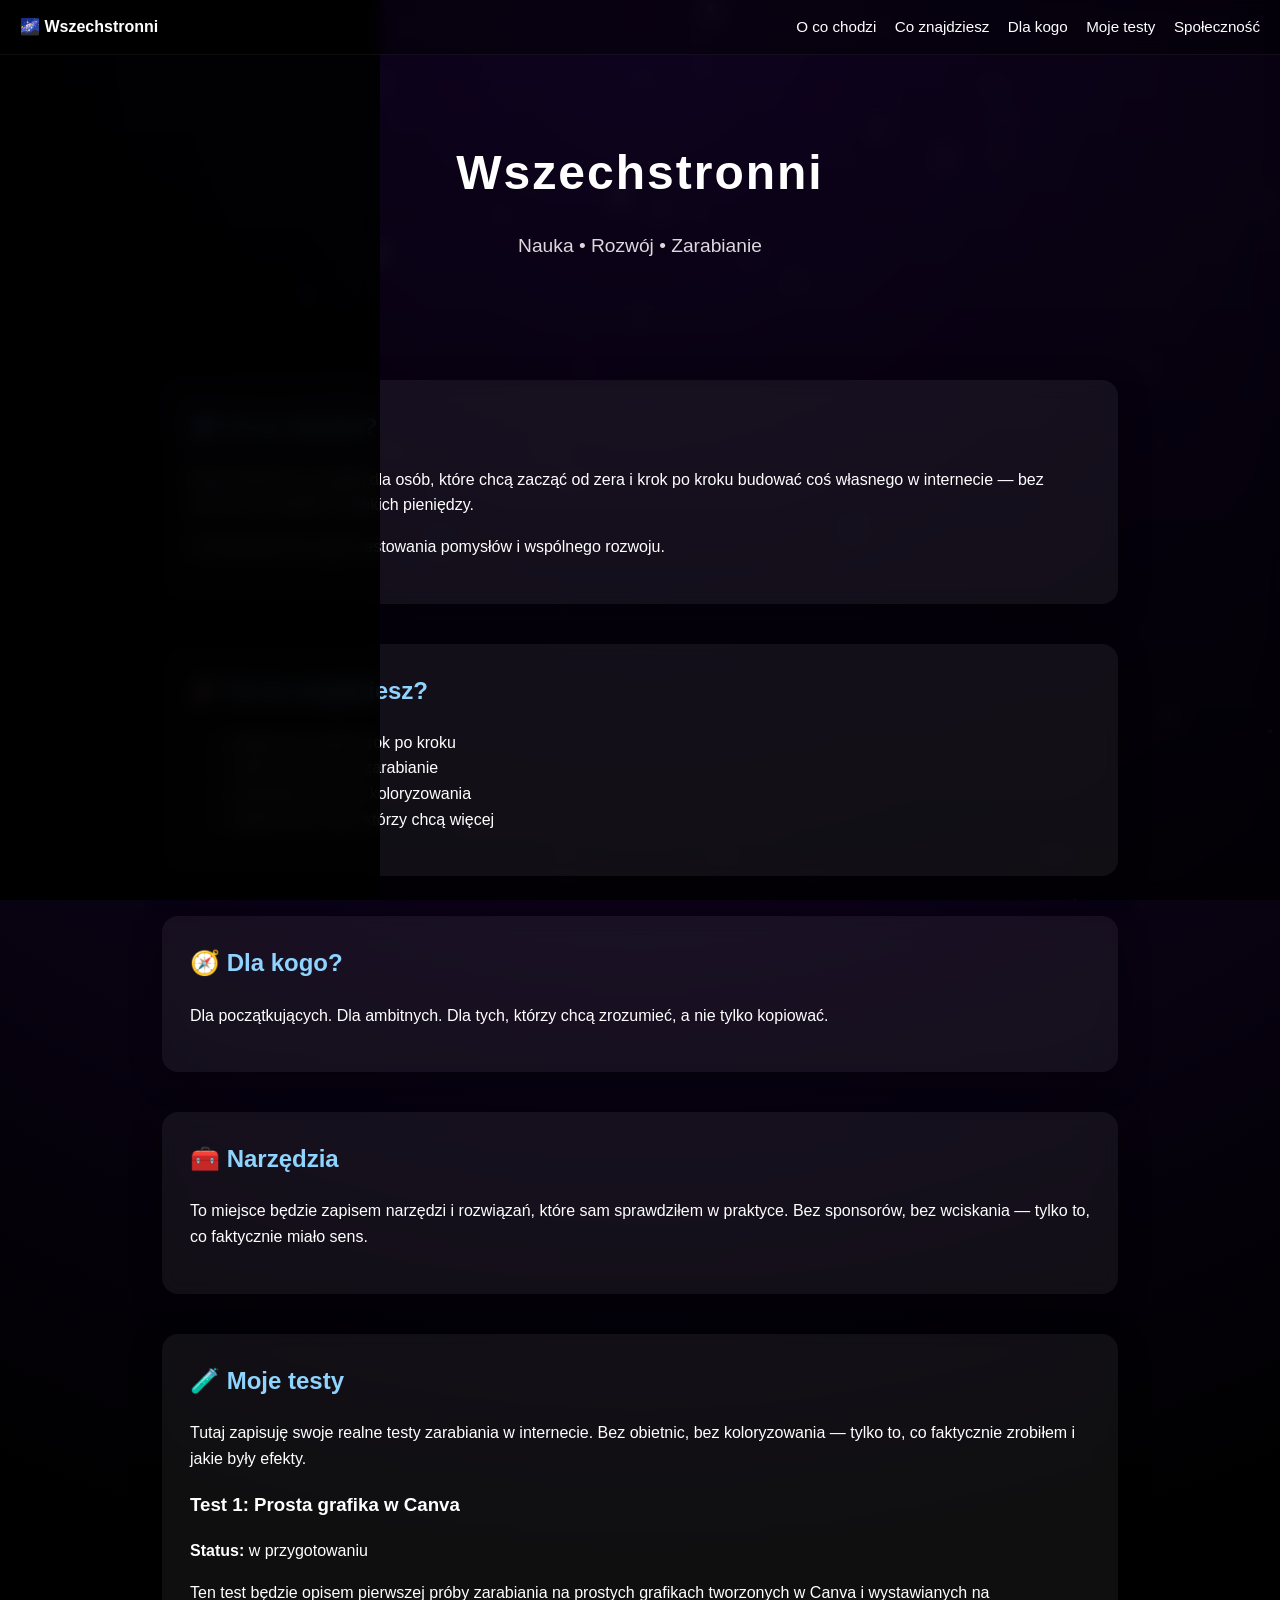
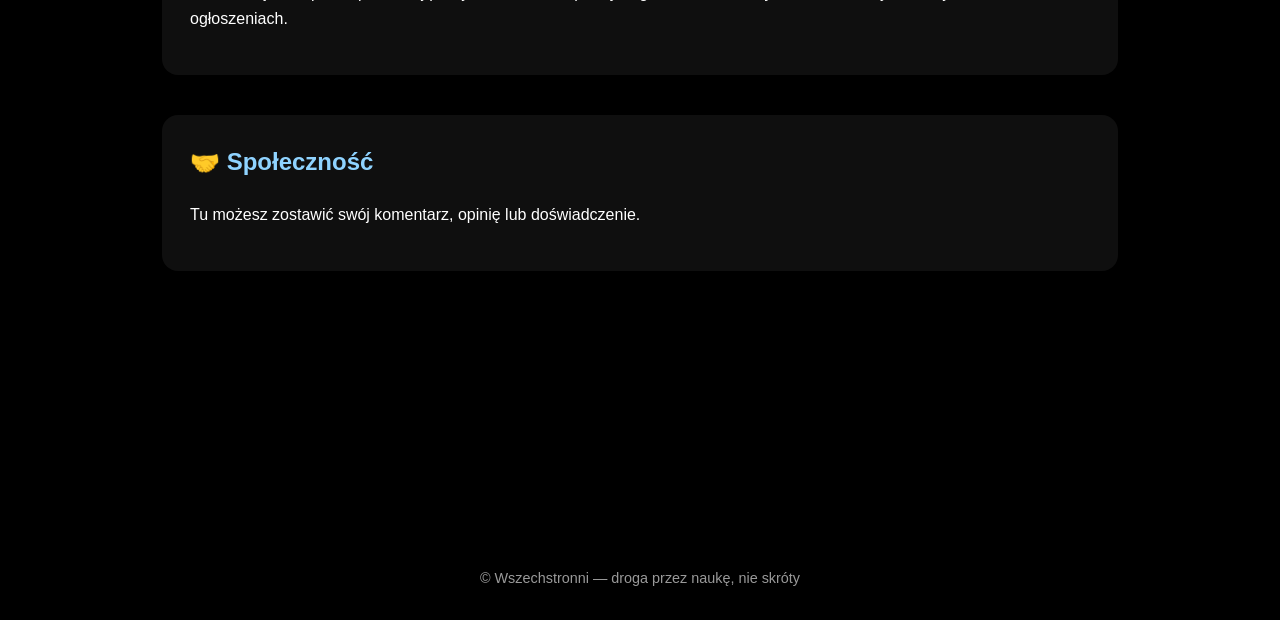
==== index.html @ 20507a86 "Update index.html" ====
<!DOCTYPE html>
<html lang="pl">
<head>
  <meta charset="UTF-8">
  <title>Wszechstronni – Nauka • Rozwój • Zarabianie</title>
  <meta name="viewport" content="width=device-width, initial-scale=1.0">

  <meta name="description" content="Wszechstronni – projekt dla osób, które chcą uczyć się, testować i zarabiać w internecie, zaczynając od zera. Bez ściemy, bez obietnic, tylko realna droga.">
  <meta name="keywords" content="zarabianie online, nauka, rozwój, internet, praca zdalna, narzędzia, pomysły">
  <meta property="og:title" content="Wszechstronni – Nauka • Rozwój • Zarabianie">
  <meta property="og:description" content="Projekt dla osób, które chcą zacząć od zera i rozwijać się w internecie.">
  <meta property="og:type" content="website">
  <meta property="og:image" content="assets/og-image.jpg">

  <link rel="icon" href="assets/favicon.png" type="image/png">
  <link rel="stylesheet" href="style.css">
</head>

<body>

<canvas id="starsCanvas"></canvas>
<div class="overlay"></div>

<nav class="nav">
  <div class="nav-left">
    <strong>🌌 Wszechstronni</strong>
  </div>

  <div class="nav-links" id="desktopMenu">
    <a href="#o-co-chodzi">O co chodzi</a>
    <a href="#co-znajdziesz">Co znajdziesz</a>
    <a href="#dla-kogo">Dla kogo</a>
    <a href="#moje-testy">Moje testy</a>
    <a href="#spolecznosc">Społeczność</a>
  </div>

  <button id="hamburger" aria-label="Menu" class="hamburger">
    <span></span><span></span><span></span>
  </button>
</nav>

<div id="mobileMenuContainer" class="mobile-menu" aria-hidden="true"></div>

<header class="header">
  <h1>Wszechstronni</h1>
  <p class="tagline">Nauka • Rozwój • Zarabianie</p>
</header>

<main>

<section id="o-co-chodzi" class="section fade">
  <h2>🌌 O co chodzi?</h2>
  <p>Wszechstronni to projekt dla osób, które chcą zacząć od zera i krok po kroku budować coś własnego w internecie — bez ściemy, bez obietnic szybkich pieniędzy.</p>
  <p>To przestrzeń do nauki, testowania pomysłów i wspólnego rozwoju.</p>
</section>

<section id="co-znajdziesz" class="section fade">
  <h2>🚀 Co tu znajdziesz?</h2>
  <ul class="list">
    <li>praktyczną naukę krok po kroku</li>
    <li>realne pomysły na zarabianie</li>
    <li>doświadczenia bez koloryzowania</li>
    <li>społeczność ludzi, którzy chcą więcej</li>
  </ul>
</section>

<section id="dla-kogo" class="section fade">
  <h2>🧭 Dla kogo?</h2>
  <p>Dla początkujących. Dla ambitnych. Dla tych, którzy chcą zrozumieć, a nie tylko kopiować.</p>
</section>

<section id="narzedzia" class="section fade">
  <h2>🧰 Narzędzia</h2>
  <p>To miejsce będzie zapisem narzędzi i rozwiązań, które sam sprawdziłem w praktyce. Bez sponsorów, bez wciskania — tylko to, co faktycznie miało sens.</p>
</section>

<section id="moje-testy" class="section fade">
  <h2>🧪 Moje testy</h2>
  <p>Tutaj zapisuję swoje realne testy zarabiania w internecie. Bez obietnic, bez koloryzowania — tylko to, co faktycznie zrobiłem i jakie były efekty.</p>

  <article class="test-card">
    <h3>Test 1: Prosta grafika w Canva</h3>
    <p><strong>Status:</strong> w przygotowaniu</p>
    <p class="test-desc">
      Ten test będzie opisem pierwszej próby zarabiania na prostych grafikach tworzonych w Canva i wystawianych na ogłoszeniach.
    </p>
  </article>
</section>

<section id="spolecznosc" class="section fade">
  <h2>🤝 Społeczność</h2>
  <p>Tu możesz zostawić swój komentarz, opinię lub doświadczenie.</p>
</section>

<section id="komentarze" class="section fade">
  <h2>💬 Komentarze</h2>

  <div class="comment-input-wrapper">
    <input 
      id="commentInput" 
      type="text" 
      placeholder="Napisz komentarz..." 
      class="comment-input">
  </div>

  <button id="addComment" class="comment-button">
    Dodaj komentarz
  </button>

  <div id="commentsList" class="comments-list"></div>
</section>

</main>

<footer class="footer">
  © Wszechstronni — droga przez naukę, nie skróty
</footer>

<script src="script.js"></script>
</body>
</html>
---- style.css ----
:root {
  --bg-top: #1a0636;
  --bg-bottom: #000000;
  --accent: #8fd3ff;
  --card-bg: rgba(255,255,255,0.06);
  --glass: blur(10px);
  --text: #ffffff;
  --radius: 16px;
}

html {
  scroll-behavior: smooth;
}

body {
  margin: 0;
  font-family: Arial, Helvetica, sans-serif;
  background: radial-gradient(circle at top, var(--bg-top), var(--bg-bottom) 70%);
  color: var(--text);
  overflow-x: hidden;
  line-height: 1.6;
}

/* ====== Gwiazdy ====== */
#starsCanvas {
  position: fixed;
  inset: 0;
  z-index: 0;
  pointer-events: none;
}

/* ====== Overlay ====== */
.overlay {
  position: fixed;
  inset: 0;
  background: linear-gradient(180deg, rgba(0,0,0,0.4), rgba(0,0,0,0.7));
  backdrop-filter: var(--glass);
  z-index: 1;
}

/* ====== Nawigacja ====== */
nav {
  position: sticky;
  top: 0;
  z-index: 10;
  background: rgba(0,0,0,0.4);
  backdrop-filter: blur(8px);
  padding: 14px 20px;
  display: flex;
  justify-content: space-between;
  align-items: center;
  border-bottom: 1px solid rgba(255,255,255,0.05);
}

nav .nav-left {
  display: flex;
  align-items: center;
  gap: 10px;
}

nav a {
  color: var(--text);
  margin-left: 14px;
  text-decoration: none;
  font-size: 0.95rem;
  transition: 0.2s;
}

nav a:hover {
  opacity: 0.7;
}

/* ====== Hamburger ====== */
#hamburger {
  display: none;
  width: 26px;
  height: 22px;
  flex-direction: column;
  justify-content: space-between;
  cursor: pointer;
}

#hamburger span {
  display: block;
  height: 3px;
  background: #ffffff;
  border-radius: 999px;
}

/* ====== Menu mobilne ====== */
#mobileMenuContainer {
  position: fixed;
  inset: 0;
  z-index: 9;
  display: flex;
  justify-content: flex-end;
  pointer-events: none;
}

.mobile-menu {
  pointer-events: auto;
  background: rgba(0,0,0,0.9);
  backdrop-filter: blur(10px);
  padding: 60px 30px 30px;
  width: 70%;
  max-width: 320px;
  display: flex;
  flex-direction: column;
  gap: 18px;
}

.mobile-menu a {
  color: #ffffff;
  text-decoration: none;
  font-size: 1rem;
}

/* ====== Header ====== */
header {
  text-align: center;
  padding: 80px 20px 40px;
  z-index: 2;
  position: relative;
}

h1 {
  font-size: 3rem;
  margin: 0;
  letter-spacing: 2px;
}

.tagline {
  font-size: 1.2rem;
  opacity: 0.85;
}

/* ====== Sekcje ====== */
main {
  position: relative;
  z-index: 2;
  padding: 20px;
}

section {
  max-width: 900px;
  margin: 40px auto;
  padding: 28px;
  background: var(--card-bg);
  border-radius: var(--radius);
  backdrop-filter: var(--glass);
  box-shadow: 0 8px 30px rgba(0,0,0,0.4);
  opacity: 0;
  transform: translateY(20px);
  transition: 0.8s ease;
}

section.visible {
  opacity: 1;
  transform: translateY(0);
}

h2 {
  color: var(--accent);
  margin-top: 0;
}

/* ====== Komentarze ====== */
.comment {
  padding: 10px;
  margin-bottom: 10px;
  background: rgba(255,255,255,0.08);
  border-radius: 10px;
}

/* ====== Stopka ====== */
footer {
  text-align: center;
  padding: 30px;
  opacity: 0.6;
  font-size: 0.9rem;
  z-index: 2;
  position: relative;
}

/* ====== Mobile ====== */
@media (max-width: 720px) {
  nav .nav-links {
    display: none;
  }
  #hamburger {
    display: flex;
  }
}
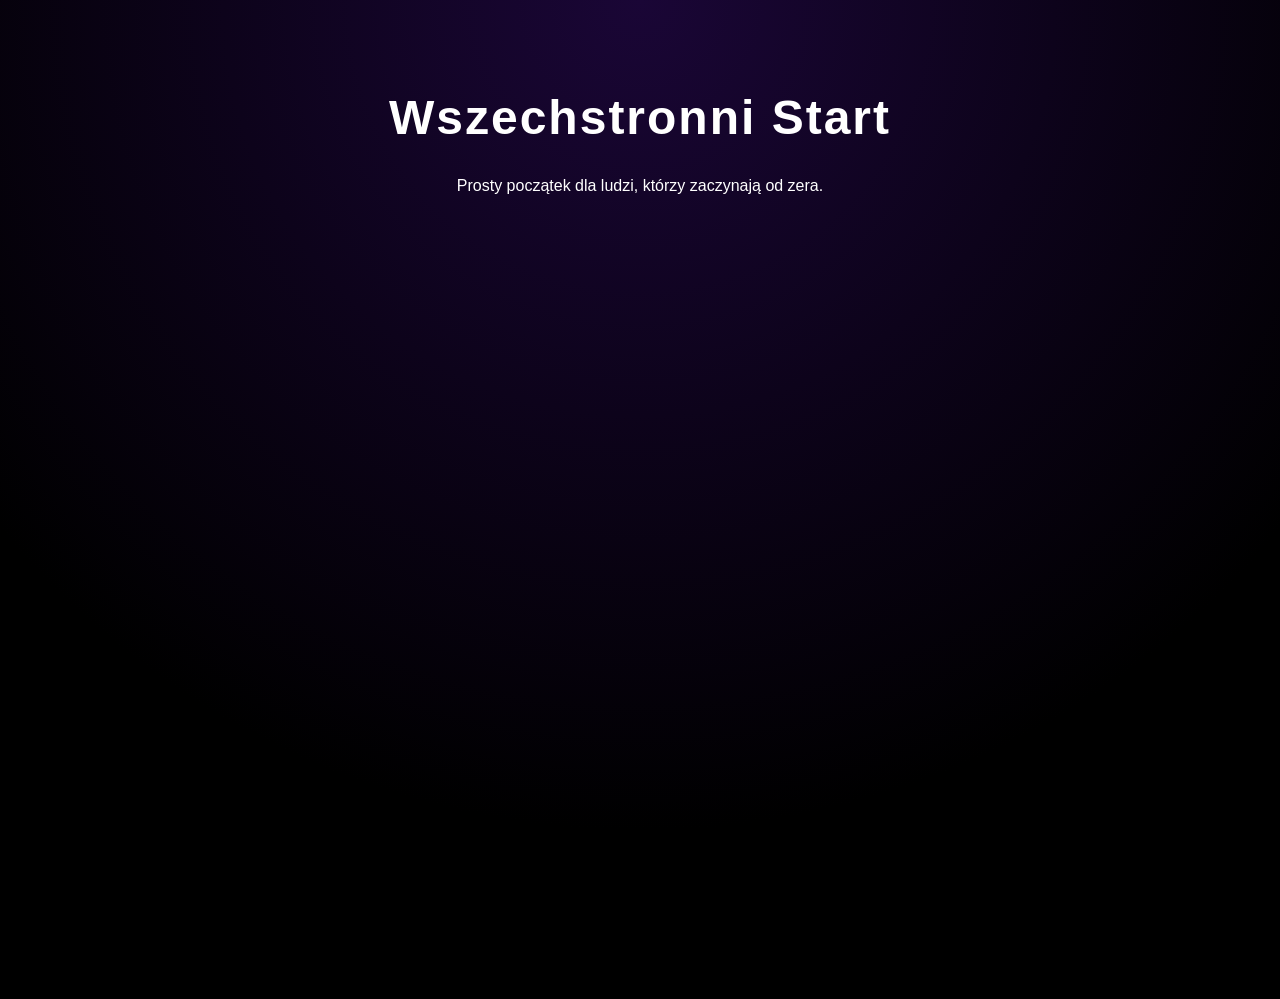
==== commit 6e80d936: "Revamp index.html for new homepage layout Removed old content and added new structure for the homepa" ====
--- a/index.html
+++ b/index.html
@@ -1,121 +1,38 @@
 <!DOCTYPE html>
 <html lang="pl">
 <head>
-  <meta charset="UTF-8">
-  <title>Wszechstronni – Nauka • Rozwój • Zarabianie</title>
-  <meta name="viewport" content="width=device-width, initial-scale=1.0">
-
-  <meta name="description" content="Wszechstronni – projekt dla osób, które chcą uczyć się, testować i zarabiać w internecie, zaczynając od zera. Bez ściemy, bez obietnic, tylko realna droga.">
-  <meta name="keywords" content="zarabianie online, nauka, rozwój, internet, praca zdalna, narzędzia, pomysły">
-  <meta property="og:title" content="Wszechstronni – Nauka • Rozwój • Zarabianie">
-  <meta property="og:description" content="Projekt dla osób, które chcą zacząć od zera i rozwijać się w internecie.">
-  <meta property="og:type" content="website">
-  <meta property="og:image" content="assets/og-image.jpg">
-
-  <link rel="icon" href="assets/favicon.png" type="image/png">
-  <link rel="stylesheet" href="style.css">
+    <meta charset="UTF-8">
+    <meta name="viewport" content="width=device-width, initial-scale=1.0">
+    <title>Wszechstronni Start</title>
+    <link rel="stylesheet" href="style.css">
 </head>
-
 <body>
 
-<canvas id="starsCanvas"></canvas>
-<div class="overlay"></div>
+    <header>
+        <h1>Wszechstronni Start</h1>
+        <p>Prosty początek dla ludzi, którzy zaczynają od zera.</p>
+    </header>
 
-<nav class="nav">
-  <div class="nav-left">
-    <strong>🌌 Wszechstronni</strong>
-  </div>
+    <main>
+        <section class="card">
+            <h2>Start od zera</h2>
+            <p>Najprostszy możliwy przewodnik, który usuwa chaos i pokazuje pierwszy krok.</p>
+            <button onclick="openSection('start')">Otwórz</button>
+        </section>
 
-  <div class="nav-links" id="desktopMenu">
-    <a href="#o-co-chodzi">O co chodzi</a>
-    <a href="#co-znajdziesz">Co znajdziesz</a>
-    <a href="#dla-kogo">Dla kogo</a>
-    <a href="#moje-testy">Moje testy</a>
-    <a href="#spolecznosc">Społeczność</a>
-  </div>
+        <section class="card">
+            <h2>Moje testy</h2>
+            <p>Realne doświadczenia, bez ściemy. To, co naprawdę działa.</p>
+            <button onclick="openSection('tests')">Otwórz</button>
+        </section>
 
-  <button id="hamburger" aria-label="Menu" class="hamburger">
-    <span></span><span></span><span></span>
-  </button>
-</nav>
+        <section class="card">
+            <h2>Narzędzia</h2>
+            <p>Proste, praktyczne mini‑narzędzia dla początkujących.</p>
+            <button onclick="openSection('tools')">Otwórz</button>
+        </section>
+    </main>
 
-<div id="mobileMenuContainer" class="mobile-menu" aria-hidden="true"></div>
-
-<header class="header">
-  <h1>Wszechstronni</h1>
-  <p class="tagline">Nauka • Rozwój • Zarabianie</p>
-</header>
-
-<main>
-
-<section id="o-co-chodzi" class="section fade">
-  <h2>🌌 O co chodzi?</h2>
-  <p>Wszechstronni to projekt dla osób, które chcą zacząć od zera i krok po kroku budować coś własnego w internecie — bez ściemy, bez obietnic szybkich pieniędzy.</p>
-  <p>To przestrzeń do nauki, testowania pomysłów i wspólnego rozwoju.</p>
-</section>
-
-<section id="co-znajdziesz" class="section fade">
-  <h2>🚀 Co tu znajdziesz?</h2>
-  <ul class="list">
-    <li>praktyczną naukę krok po kroku</li>
-    <li>realne pomysły na zarabianie</li>
-    <li>doświadczenia bez koloryzowania</li>
-    <li>społeczność ludzi, którzy chcą więcej</li>
-  </ul>
-</section>
-
-<section id="dla-kogo" class="section fade">
-  <h2>🧭 Dla kogo?</h2>
-  <p>Dla początkujących. Dla ambitnych. Dla tych, którzy chcą zrozumieć, a nie tylko kopiować.</p>
-</section>
-
-<section id="narzedzia" class="section fade">
-  <h2>🧰 Narzędzia</h2>
-  <p>To miejsce będzie zapisem narzędzi i rozwiązań, które sam sprawdziłem w praktyce. Bez sponsorów, bez wciskania — tylko to, co faktycznie miało sens.</p>
-</section>
-
-<section id="moje-testy" class="section fade">
-  <h2>🧪 Moje testy</h2>
-  <p>Tutaj zapisuję swoje realne testy zarabiania w internecie. Bez obietnic, bez koloryzowania — tylko to, co faktycznie zrobiłem i jakie były efekty.</p>
-
-  <article class="test-card">
-    <h3>Test 1: Prosta grafika w Canva</h3>
-    <p><strong>Status:</strong> w przygotowaniu</p>
-    <p class="test-desc">
-      Ten test będzie opisem pierwszej próby zarabiania na prostych grafikach tworzonych w Canva i wystawianych na ogłoszeniach.
-    </p>
-  </article>
-</section>
-
-<section id="spolecznosc" class="section fade">
-  <h2>🤝 Społeczność</h2>
-  <p>Tu możesz zostawić swój komentarz, opinię lub doświadczenie.</p>
-</section>
-
-<section id="komentarze" class="section fade">
-  <h2>💬 Komentarze</h2>
-
-  <div class="comment-input-wrapper">
-    <input 
-      id="commentInput" 
-      type="text" 
-      placeholder="Napisz komentarz..." 
-      class="comment-input">
-  </div>
-
-  <button id="addComment" class="comment-button">
-    Dodaj komentarz
-  </button>
-
-  <div id="commentsList" class="comments-list"></div>
-</section>
-
-</main>
-
-<footer class="footer">
-  © Wszechstronni — droga przez naukę, nie skróty
-</footer>
-
-<script src="script.js"></script>
+    <script src="app.js"></script>
 </body>
-</html>+</html>
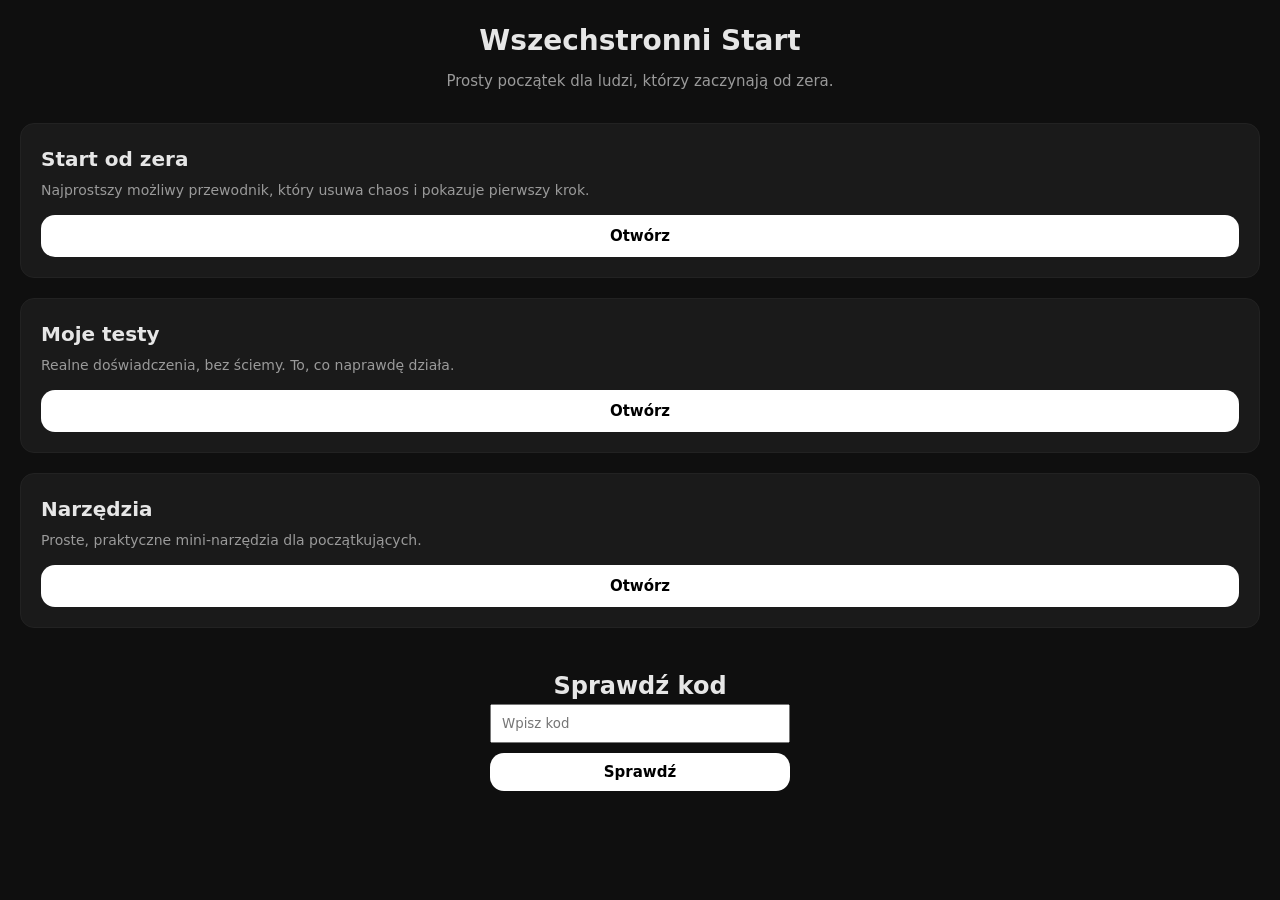
==== commit 3bf98357: "Add code verification form to index.html Added a form for code verification with input and button." ====
--- a/index.html
+++ b/index.html
@@ -33,6 +33,14 @@
         </section>
     </main>
 
+    <!-- FORMULARZ DO SPRAWDZANIA KODÓW -->
+    <div style="max-width: 300px; margin: 40px auto; text-align: center;">
+        <h2>Sprawdź kod</h2>
+        <input id="codeInput" type="text" placeholder="Wpisz kod" style="padding: 10px; width: 100%; margin-bottom: 10px;">
+        <button onclick="redeemCode()" style="padding: 10px 20px;">Sprawdź</button>
+        <p id="result"></p>
+    </div>
+
     <script src="app.js"></script>
 </body>
 </html>
--- a/style.css
+++ b/style.css
@@ -1,193 +1,116 @@
-:root {
-  --bg-top: #1a0636;
-  --bg-bottom: #000000;
-  --accent: #8fd3ff;
-  --card-bg: rgba(255,255,255,0.06);
-  --glass: blur(10px);
-  --text: #ffffff;
-  --radius: 16px;
+/* Reset */
+* {
+    margin: 0;
+    padding: 0;
+    box-sizing: border-box;
+    font-family: system-ui, sans-serif;
 }
 
-html {
-  scroll-behavior: smooth;
+/* Kolory i klimat */
+:root {
+    --bg: #0f0f0f;
+    --text: #e6e6e6;
+    --subtext: #9a9a9a;
+    --card-bg: #1a1a1a;
+    --accent: #ffffff;
+    --radius: 14px;
 }
 
+/* Tło i ogólny układ */
 body {
-  margin: 0;
-  font-family: Arial, Helvetica, sans-serif;
-  background: radial-gradient(circle at top, var(--bg-top), var(--bg-bottom) 70%);
-  color: var(--text);
-  overflow-x: hidden;
-  line-height: 1.6;
+    background: var(--bg);
+    color: var(--text);
+    padding: 20px;
+    line-height: 1.5;
 }
 
-/* ====== Gwiazdy ====== */
-#starsCanvas {
-  position: fixed;
-  inset: 0;
-  z-index: 0;
-  pointer-events: none;
+/* Nagłówek */
+header {
+    text-align: center;
+    margin-bottom: 30px;
 }
 
-/* ====== Overlay ====== */
-.overlay {
-  position: fixed;
-  inset: 0;
-  background: linear-gradient(180deg, rgba(0,0,0,0.4), rgba(0,0,0,0.7));
-  backdrop-filter: var(--glass);
-  z-index: 1;
+header h1 {
+    font-size: 28px;
+    font-weight: 700;
+    margin-bottom: 8px;
 }
 
-/* ====== Nawigacja ====== */
-nav {
-  position: sticky;
-  top: 0;
-  z-index: 10;
-  background: rgba(0,0,0,0.4);
-  backdrop-filter: blur(8px);
-  padding: 14px 20px;
-  display: flex;
-  justify-content: space-between;
-  align-items: center;
-  border-bottom: 1px solid rgba(255,255,255,0.05);
+header p {
+    font-size: 15px;
+    color: var(--subtext);
 }
 
-nav .nav-left {
-  display: flex;
-  align-items: center;
-  gap: 10px;
+/* Karty */
+.card {
+    background: var(--card-bg);
+    padding: 20px;
+    border-radius: var(--radius);
+    margin-bottom: 20px;
+    border: 1px solid #222;
+    transition: transform 0.15s ease, border-color 0.15s ease;
 }
 
-nav a {
-  color: var(--text);
-  margin-left: 14px;
-  text-decoration: none;
-  font-size: 0.95rem;
-  transition: 0.2s;
+.card:hover {
+    transform: translateY(-3px);
+    border-color: #333;
 }
 
-nav a:hover {
-  opacity: 0.7;
+.card h2 {
+    font-size: 20px;
+    margin-bottom: 6px;
 }
 
-/* ====== Hamburger ====== */
-#hamburger {
-  display: none;
-  width: 26px;
-  height: 22px;
-  flex-direction: column;
-  justify-content: space-between;
-  cursor: pointer;
+.card p {
+    font-size: 14px;
+    color: var(--subtext);
+    margin-bottom: 14px;
 }
 
-#hamburger span {
-  display: block;
-  height: 3px;
-  background: #ffffff;
-  border-radius: 999px;
+/* Przyciski */
+button {
+    width: 100%;
+    padding: 12px;
+    background: var(--accent);
+    color: #000;
+    border: none;
+    border-radius: var(--radius);
+    font-size: 15px;
+    font-weight: 600;
+    cursor: pointer;
+    transition: opacity 0.15s ease;
 }
 
-/* ====== Menu mobilne ====== */
-#mobileMenuContainer {
-  position: fixed;
-  inset: 0;
-  z-index: 9;
-  display: flex;
-  justify-content: flex-end;
-  pointer-events: none;
+button:hover {
+    opacity: 0.85;
+}
+.section-content {
+    background: var(--card-bg);
+    padding: 20px;
+    border-radius: var(--radius);
+    border: 1px solid #222;
+    margin-top: 20px;
 }
 
-.mobile-menu {
-  pointer-events: auto;
-  background: rgba(0,0,0,0.9);
-  backdrop-filter: blur(10px);
-  padding: 60px 30px 30px;
-  width: 70%;
-  max-width: 320px;
-  display: flex;
-  flex-direction: column;
-  gap: 18px;
+.section-content h2 {
+    font-size: 22px;
+    margin-bottom: 10px;
 }
 
-.mobile-menu a {
-  color: #ffffff;
-  text-decoration: none;
-  font-size: 1rem;
+.section-content ul {
+    margin: 15px 0;
+    padding-left: 20px;
 }
 
-/* ====== Header ====== */
-header {
-  text-align: center;
-  padding: 80px 20px 40px;
-  z-index: 2;
-  position: relative;
+.section-content li {
+    margin-bottom: 8px;
+    color: var(--subtext);
 }
 
-h1 {
-  font-size: 3rem;
-  margin: 0;
-  letter-spacing: 2px;
+.test-item {
+    background: #111;
+    padding: 15px;
+    border-radius: var(--radius);
+    margin-bottom: 15px;
+    border: 1px solid #222;
 }
-
-.tagline {
-  font-size: 1.2rem;
-  opacity: 0.85;
-}
-
-/* ====== Sekcje ====== */
-main {
-  position: relative;
-  z-index: 2;
-  padding: 20px;
-}
-
-section {
-  max-width: 900px;
-  margin: 40px auto;
-  padding: 28px;
-  background: var(--card-bg);
-  border-radius: var(--radius);
-  backdrop-filter: var(--glass);
-  box-shadow: 0 8px 30px rgba(0,0,0,0.4);
-  opacity: 0;
-  transform: translateY(20px);
-  transition: 0.8s ease;
-}
-
-section.visible {
-  opacity: 1;
-  transform: translateY(0);
-}
-
-h2 {
-  color: var(--accent);
-  margin-top: 0;
-}
-
-/* ====== Komentarze ====== */
-.comment {
-  padding: 10px;
-  margin-bottom: 10px;
-  background: rgba(255,255,255,0.08);
-  border-radius: 10px;
-}
-
-/* ====== Stopka ====== */
-footer {
-  text-align: center;
-  padding: 30px;
-  opacity: 0.6;
-  font-size: 0.9rem;
-  z-index: 2;
-  position: relative;
-}
-
-/* ====== Mobile ====== */
-@media (max-width: 720px) {
-  nav .nav-links {
-    display: none;
-  }
-  #hamburger {
-    display: flex;
-  }
-}
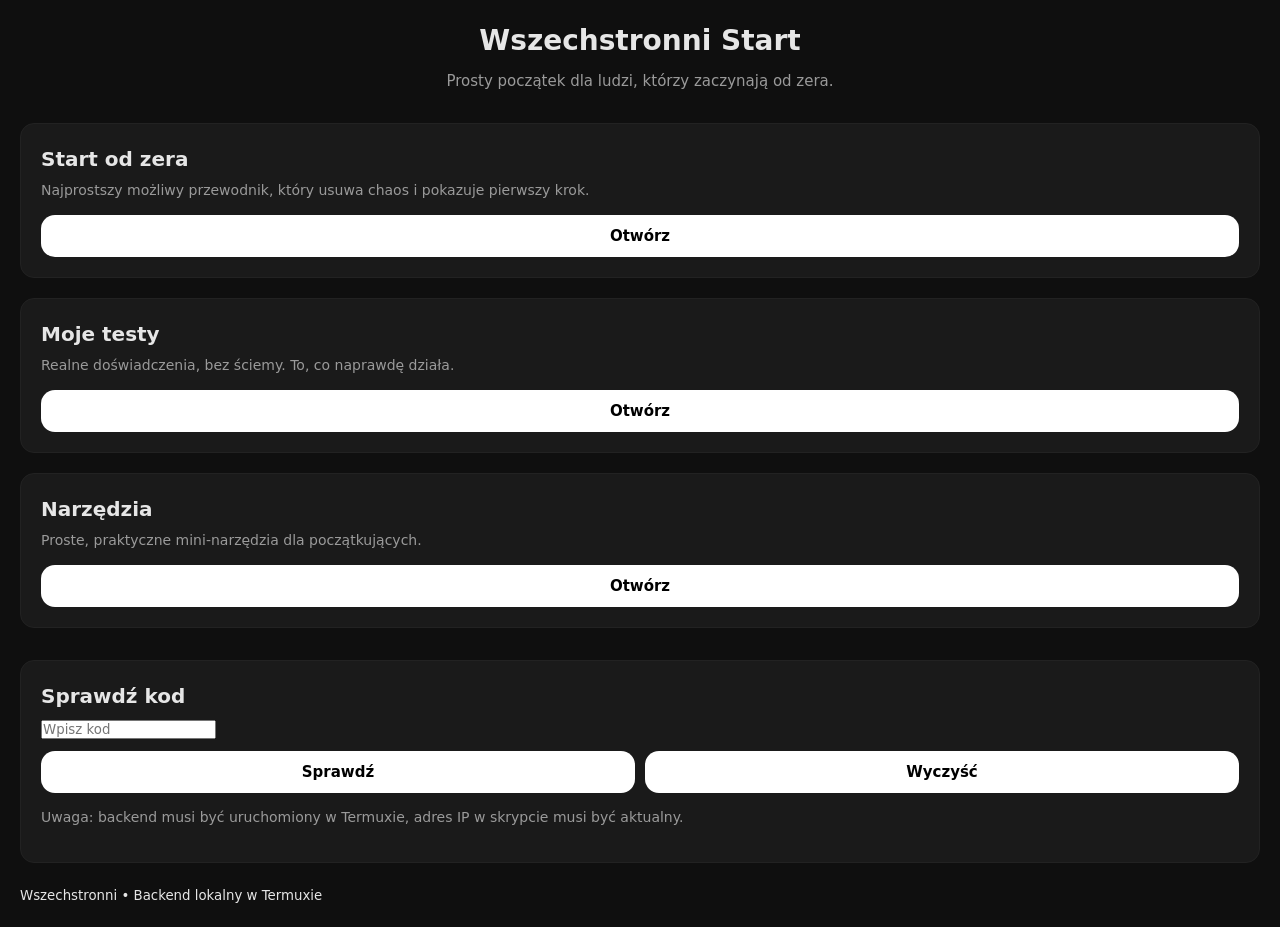
==== commit 23d3345c: "Refactor HTML structure and improve styling" ====
--- a/index.html
+++ b/index.html
@@ -8,38 +8,50 @@
 </head>
 <body>
 
-    <header>
-        <h1>Wszechstronni Start</h1>
-        <p>Prosty początek dla ludzi, którzy zaczynają od zera.</p>
+    <header class="site-header">
+        <div class="container">
+            <h1>Wszechstronni Start</h1>
+            <p>Prosty początek dla ludzi, którzy zaczynają od zera.</p>
+        </div>
     </header>
 
-    <main>
+    <main class="container">
         <section class="card">
             <h2>Start od zera</h2>
             <p>Najprostszy możliwy przewodnik, który usuwa chaos i pokazuje pierwszy krok.</p>
-            <button onclick="openSection('start')">Otwórz</button>
+            <button class="btn" onclick="openSection('start')">Otwórz</button>
         </section>
 
         <section class="card">
             <h2>Moje testy</h2>
             <p>Realne doświadczenia, bez ściemy. To, co naprawdę działa.</p>
-            <button onclick="openSection('tests')">Otwórz</button>
+            <button class="btn" onclick="openSection('tests')">Otwórz</button>
         </section>
 
         <section class="card">
             <h2>Narzędzia</h2>
             <p>Proste, praktyczne mini‑narzędzia dla początkujących.</p>
-            <button onclick="openSection('tools')">Otwórz</button>
+            <button class="btn" onclick="openSection('tools')">Otwórz</button>
+        </section>
+
+        <!-- Formularz sprawdzania kodów -->
+        <section class="card" id="code-check" style="margin-top: 32px;">
+            <h2>Sprawdź kod</h2>
+            <input id="codeInput" type="text" placeholder="Wpisz kod" class="input">
+            <div style="display:flex; gap:10px; margin-top:10px;">
+                <button class="btn" onclick="redeemCode()">Sprawdź</button>
+                <button class="btn ghost" onclick="clearCode()">Wyczyść</button>
+            </div>
+            <p id="result" class="result"></p>
+            <p class="hint">Uwaga: backend musi być uruchomiony w Termuxie, adres IP w skrypcie musi być aktualny.</p>
         </section>
     </main>
 
-    <!-- FORMULARZ DO SPRAWDZANIA KODÓW -->
-    <div style="max-width: 300px; margin: 40px auto; text-align: center;">
-        <h2>Sprawdź kod</h2>
-        <input id="codeInput" type="text" placeholder="Wpisz kod" style="padding: 10px; width: 100%; margin-bottom: 10px;">
-        <button onclick="redeemCode()" style="padding: 10px 20px;">Sprawdź</button>
-        <p id="result"></p>
-    </div>
+    <footer class="site-footer">
+        <div class="container">
+            <small>Wszechstronni • Backend lokalny w Termuxie</small>
+        </div>
+    </footer>
 
     <script src="app.js"></script>
 </body>
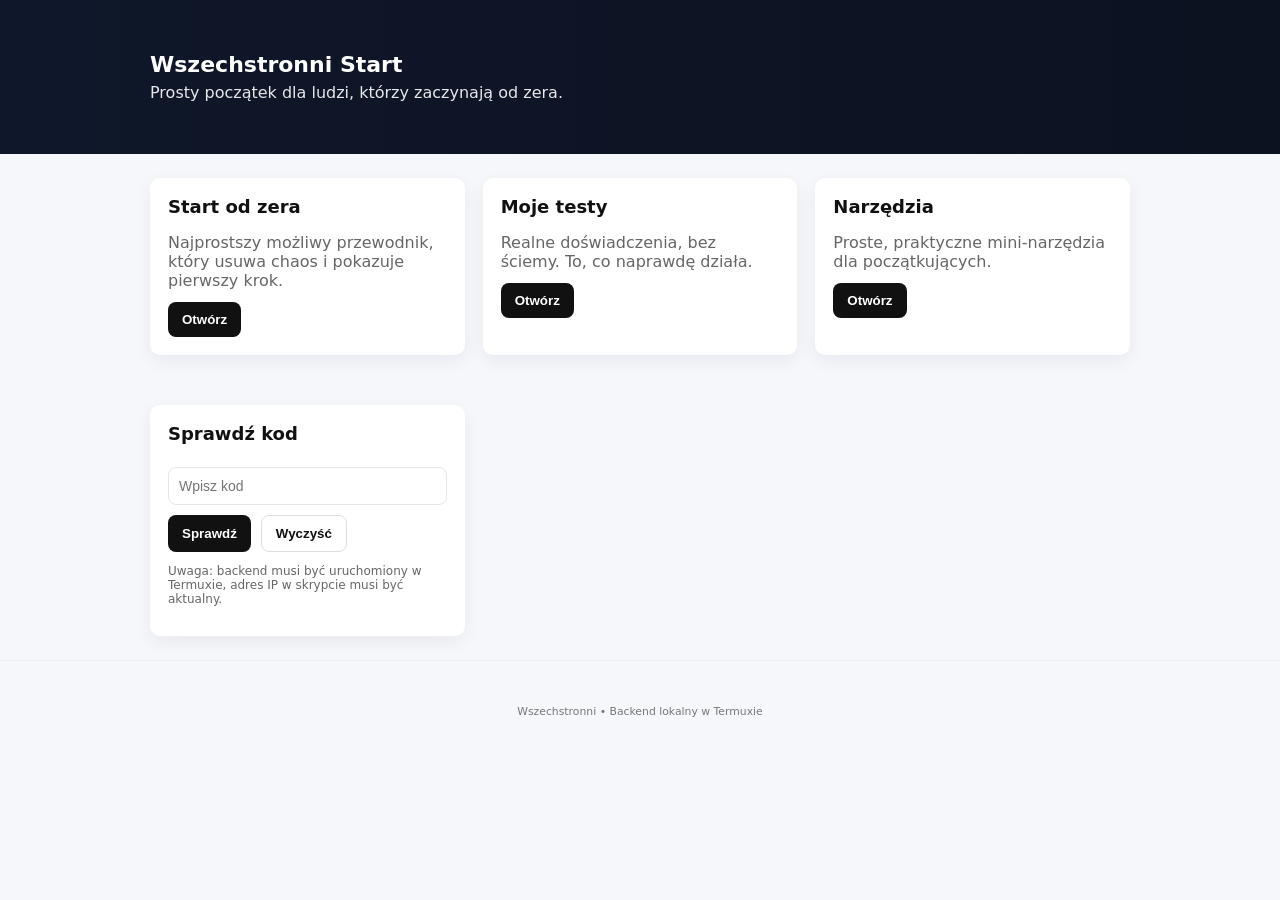
==== commit 45231582: "Update index.html" ====
--- a/index.html
+++ b/index.html
@@ -55,4 +55,4 @@
 
     <script src="app.js"></script>
 </body>
-</html>
+</html>
--- a/style.css
+++ b/style.css
@@ -1,116 +1,89 @@
-/* Reset */
-* {
-    margin: 0;
-    padding: 0;
-    box-sizing: border-box;
-    font-family: system-ui, sans-serif;
+/* Podstawowy layout */
+:root {
+    --bg: #f6f7fb;
+    --card: #ffffff;
+    --accent: #111;
+    --muted: #666;
 }
 
-/* Kolory i klimat */
-:root {
-    --bg: #0f0f0f;
-    --text: #e6e6e6;
-    --subtext: #9a9a9a;
-    --card-bg: #1a1a1a;
-    --accent: #ffffff;
-    --radius: 14px;
+* { box-sizing: border-box; }
+body {
+    margin: 0;
+    font-family: Inter, system-ui, -apple-system, "Segoe UI", Roboto, "Helvetica Neue", Arial;
+    background: var(--bg);
+    color: var(--accent);
+    -webkit-font-smoothing: antialiased;
 }
 
-/* Tło i ogólny układ */
-body {
-    background: var(--bg);
-    color: var(--text);
-    padding: 20px;
-    line-height: 1.5;
+.container {
+    width: 92%;
+    max-width: 980px;
+    margin: 0 auto;
+    padding: 24px 0;
 }
 
-/* Nagłówek */
-header {
-    text-align: center;
-    margin-bottom: 30px;
+.site-header {
+    background: linear-gradient(90deg,#0f172a 0%, #0b1220 100%);
+    color: #fff;
+    padding: 28px 0;
 }
 
-header h1 {
-    font-size: 28px;
-    font-weight: 700;
-    margin-bottom: 8px;
+.site-header h1 { margin: 0 0 6px 0; font-size: 22px; }
+.site-header p { margin: 0; opacity: 0.9; }
+
+main { padding-bottom: 40px; display: grid; grid-template-columns: repeat(auto-fit,minmax(260px,1fr)); gap: 18px; }
+
+.card {
+    background: var(--card);
+    border-radius: 10px;
+    padding: 18px;
+    box-shadow: 0 6px 18px rgba(12,18,30,0.06);
 }
 
-header p {
-    font-size: 15px;
-    color: var(--subtext);
+.card h2 { margin-top: 0; font-size: 18px; }
+.card p { color: var(--muted); margin-bottom: 12px; }
+
+.btn {
+    display: inline-block;
+    padding: 10px 14px;
+    background: #111;
+    color: #fff;
+    border: none;
+    border-radius: 8px;
+    cursor: pointer;
+    font-weight: 600;
 }
 
-/* Karty */
-.card {
-    background: var(--card-bg);
-    padding: 20px;
-    border-radius: var(--radius);
-    margin-bottom: 20px;
-    border: 1px solid #222;
-    transition: transform 0.15s ease, border-color 0.15s ease;
+.btn.ghost {
+    background: transparent;
+    color: #111;
+    border: 1px solid #ddd;
 }
 
-.card:hover {
-    transform: translateY(-3px);
-    border-color: #333;
+.input {
+    padding: 10px;
+    width: 100%;
+    margin-top: 8px;
+    border-radius: 8px;
+    border: 1px solid #e6e6e6;
+    font-size: 14px;
 }
 
-.card h2 {
-    font-size: 20px;
-    margin-bottom: 6px;
+.result {
+    margin-top: 12px;
+    font-weight: 600;
 }
 
-.card p {
-    font-size: 14px;
-    color: var(--subtext);
-    margin-bottom: 14px;
+.hint {
+    margin-top: 8px;
+    color: #999;
+    font-size: 12px;
 }
 
-/* Przyciski */
-button {
-    width: 100%;
-    padding: 12px;
-    background: var(--accent);
-    color: #000;
-    border: none;
-    border-radius: var(--radius);
-    font-size: 15px;
-    font-weight: 600;
-    cursor: pointer;
-    transition: opacity 0.15s ease;
+.site-footer {
+    padding: 18px 0;
+    text-align: center;
+    color: #777;
+    font-size: 13px;
+    border-top: 1px solid #eee;
 }
-
-button:hover {
-    opacity: 0.85;
-}
-.section-content {
-    background: var(--card-bg);
-    padding: 20px;
-    border-radius: var(--radius);
-    border: 1px solid #222;
-    margin-top: 20px;
-}
-
-.section-content h2 {
-    font-size: 22px;
-    margin-bottom: 10px;
-}
-
-.section-content ul {
-    margin: 15px 0;
-    padding-left: 20px;
-}
-
-.section-content li {
-    margin-bottom: 8px;
-    color: var(--subtext);
-}
-
-.test-item {
-    background: #111;
-    padding: 15px;
-    border-radius: var(--radius);
-    margin-bottom: 15px;
-    border: 1px solid #222;
-}
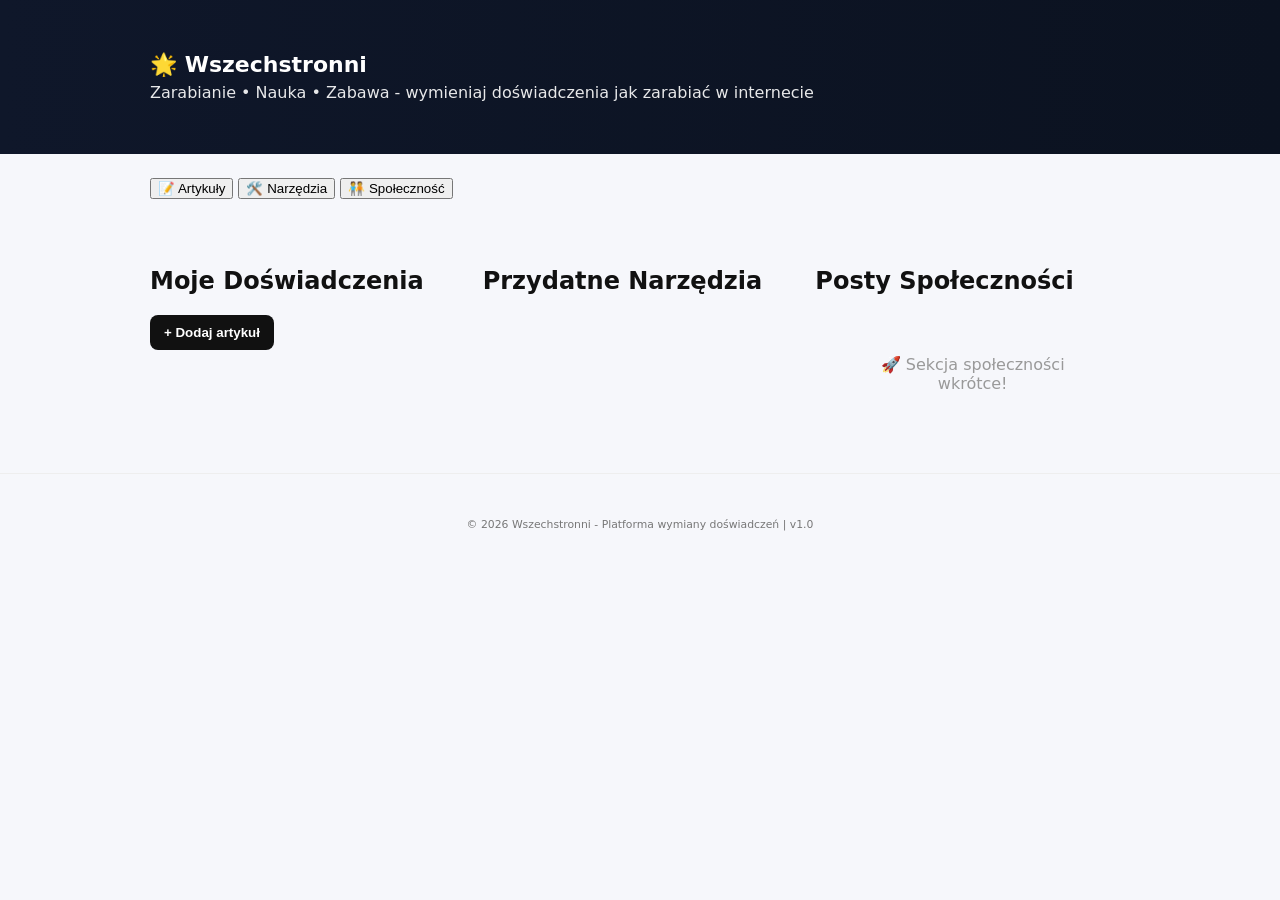
==== commit 406bb39e: "Rebuild: Complete rewrite for article-based blog system with comment functionality" ====
--- a/index.html
+++ b/index.html
@@ -3,56 +3,117 @@
 <head>
     <meta charset="UTF-8">
     <meta name="viewport" content="width=device-width, initial-scale=1.0">
-    <title>Wszechstronni Start</title>
+    <title>Wszechstronni - Zarabianie, Nauka, Zabawa</title>
     <link rel="stylesheet" href="style.css">
 </head>
 <body>
 
     <header class="site-header">
         <div class="container">
-            <h1>Wszechstronni Start</h1>
-            <p>Prosty początek dla ludzi, którzy zaczynają od zera.</p>
+            <h1>🌟 Wszechstronni</h1>
+            <p>Zarabianie • Nauka • Zabawa - wymieniaj doświadczenia jak zarabiać w internecie</p>
         </div>
     </header>
 
+    <nav class="site-nav">
+        <div class="container nav-content">
+            <button class="nav-btn active" onclick="switchTab('artykuly')">📝 Artykuły</button>
+            <button class="nav-btn" onclick="switchTab('narzedzia')">🛠️ Narzędzia</button>
+            <button class="nav-btn" onclick="switchTab('spolecznosc')">🧑‍🤝‍🧑 Społeczność</button>
+        </div>
+    </nav>
+
     <main class="container">
-        <section class="card">
-            <h2>Start od zera</h2>
-            <p>Najprostszy możliwy przewodnik, który usuwa chaos i pokazuje pierwszy krok.</p>
-            <button class="btn" onclick="openSection('start')">Otwórz</button>
+        
+        <!-- ========== TAB ARTYKUŁY ========== -->
+        <section id="tab-artykuly" class="tab-content active">
+            <div class="tab-header">
+                <h2>Moje Doświadczenia</h2>
+                <button class="btn btn-primary" onclick="openAddArticleModal()">+ Dodaj artykuł</button>
+            </div>
+
+            <div id="articles-list" class="articles-grid">
+                <!-- Artykuły będą tu załadowane -->
+            </div>
         </section>
 
-        <section class="card">
-            <h2>Moje testy</h2>
-            <p>Realne doświadczenia, bez ściemy. To, co naprawdę działa.</p>
-            <button class="btn" onclick="openSection('tests')">Otwórz</button>
+        <!-- ========== TAB NARZĘDZIA ========== -->
+        <section id="tab-narzedzia" class="tab-content">
+            <h2>Przydatne Narzędzia</h2>
+            <div id="tools-list" class="tools-grid">
+                <!-- Narzędzia będą tu załadowane -->
+            </div>
         </section>
 
-        <section class="card">
-            <h2>Narzędzia</h2>
-            <p>Proste, praktyczne mini‑narzędzia dla początkujących.</p>
-            <button class="btn" onclick="openSection('tools')">Otwórz</button>
+        <!-- ========== TAB SPOŁECZNOŚĆ ========== -->
+        <section id="tab-spolecznosc" class="tab-content">
+            <h2>Posty Społeczności</h2>
+            <p style="color: #999; text-align: center; padding: 40px;">
+                🚀 Sekcja społeczności wkrótce!
+            </p>
         </section>
 
-        <!-- Formularz sprawdzania kodów -->
-        <section class="card" id="code-check" style="margin-top: 32px;">
-            <h2>Sprawdź kod</h2>
-            <input id="codeInput" type="text" placeholder="Wpisz kod" class="input">
-            <div style="display:flex; gap:10px; margin-top:10px;">
-                <button class="btn" onclick="redeemCode()">Sprawdź</button>
-                <button class="btn ghost" onclick="clearCode()">Wyczyść</button>
+    </main>
+
+    <!-- ========== MODAL DODAWANIA ARTYKUŁU ========== -->
+    <div id="addArticleModal" class="modal" style="display: none;">
+        <div class="modal-content">
+            <button class="modal-close" onclick="closeAddArticleModal()">✕</button>
+            <h3>Dodaj nowy artykuł</h3>
+            
+            <div class="form-group">
+                <label>Tytuł artykułu</label>
+                <input type="text" id="articleTitle" placeholder="np. Jak zarabiałem $500 na Fiverr" class="input">
             </div>
-            <p id="result" class="result"></p>
-            <p class="hint">Uwaga: backend musi być uruchomiony w Termuxie, adres IP w skrypcie musi być aktualny.</p>
-        </section>
-    </main>
+
+            <div class="form-group">
+                <label>Kategoria</label>
+                <select id="articleCategory" class="input">
+                    <option value="fiverr">💼 Fiverr</option>
+                    <option value="upwork">💼 Upwork</option>
+                    <option value="affiliates">💰 Linki afiliacyjne</option>
+                    <option value="blogging">✍️ Blogging</option>
+                    <option value="youtube">📺 YouTube</option>
+                    <option value="crypto">₿ Crypto</option>
+                    <option value="inne">📌 Inne</option>
+                </select>
+            </div>
+
+            <div class="form-group">
+                <label>Zawartość artykułu</label>
+                <textarea id="articleContent" placeholder="Napisz swoją historię, doświadczenia, co się udało..." class="textarea"></textarea>
+            </div>
+
+            <div class="form-group">
+                <label>Link (opcjonalnie)</label>
+                <input type="url" id="articleLink" placeholder="np. https://fiverr.com/..." class="input">
+            </div>
+
+            <div class="form-actions">
+                <button class="btn btn-primary" onclick="saveArticle()">Opublikuj artykuł</button>
+                <button class="btn btn-secondary" onclick="closeAddArticleModal()">Anuluj</button>
+            </div>
+        </div>
+    </div>
+
+    <!-- ========== MODAL WIDOKU ARTYKUŁU ========== -->
+    <div id="articleModal" class="modal" style="display: none;">
+        <div class="modal-content modal-large">
+            <button class="modal-close" onclick="closeArticleModal()">✕</button>
+            
+            <div id="articleView">
+                <!-- Artykuł będzie tu wyświetlony -->
+            </div>
+        </div>
+    </div>
 
     <footer class="site-footer">
         <div class="container">
-            <small>Wszechstronni • Backend lokalny w Termuxie</small>
+            <small>© 2026 Wszechstronni - Platforma wymiany doświadczeń | v1.0</small>
         </div>
     </footer>
 
+    <script src="logger.js"></script>
     <script src="app.js"></script>
 </body>
-</html>+</html>
--- a/style.css
+++ b/style.css
@@ -4,6 +4,9 @@
     --card: #ffffff;
     --accent: #111;
     --muted: #666;
+    --success: #10b981;
+    --error: #ef4444;
+    --warning: #f59e0b;
 }
 
 * { box-sizing: border-box; }
@@ -38,11 +41,52 @@
     border-radius: 10px;
     padding: 18px;
     box-shadow: 0 6px 18px rgba(12,18,30,0.06);
+    transition: transform 0.2s, box-shadow 0.2s;
+}
+
+.card:hover {
+    transform: translateY(-4px);
+    box-shadow: 0 12px 24px rgba(12,18,30,0.12);
 }
 
 .card h2 { margin-top: 0; font-size: 18px; }
 .card p { color: var(--muted); margin-bottom: 12px; }
 
+/* ========== SECTION VIEW ========== */
+.section-view {
+    background: var(--card);
+    border-radius: 10px;
+    padding: 24px;
+    grid-column: 1 / -1;
+    animation: slideIn 0.3s ease-out;
+}
+
+@keyframes slideIn {
+    from {
+        opacity: 0;
+        transform: translateY(10px);
+    }
+    to {
+        opacity: 1;
+        transform: translateY(0);
+    }
+}
+
+.section-view h3 {
+    font-size: 24px;
+    margin-top: 0;
+    margin-bottom: 16px;
+}
+
+.section-view ol, .section-view ul {
+    line-height: 1.8;
+}
+
+.back-btn {
+    margin-bottom: 16px;
+}
+
+/* ========== BUTTONS ========== */
 .btn {
     display: inline-block;
     padding: 10px 14px;
@@ -52,6 +96,11 @@
     border-radius: 8px;
     cursor: pointer;
     font-weight: 600;
+    transition: background 0.2s;
+}
+
+.btn:hover {
+    background: #333;
 }
 
 .btn.ghost {
@@ -60,6 +109,26 @@
     border: 1px solid #ddd;
 }
 
+.btn.ghost:hover {
+    background: #f0f0f0;
+}
+
+.btn-small {
+    padding: 6px 10px;
+    font-size: 12px;
+    background: #ef4444;
+    color: white;
+    border: none;
+    border-radius: 4px;
+    cursor: pointer;
+    transition: background 0.2s;
+}
+
+.btn-small:hover {
+    background: #dc2626;
+}
+
+/* ========== INPUTS ========== */
 .input {
     padding: 10px;
     width: 100%;
@@ -69,9 +138,154 @@
     font-size: 14px;
 }
 
+.input:focus {
+    outline: none;
+    border-color: #111;
+    box-shadow: 0 0 0 3px rgba(17, 17, 17, 0.1);
+}
+
+/* ========== COMMENTS SECTION ========== */
+.comments-section {
+    margin-top: 32px;
+    padding-top: 24px;
+    border-top: 1px solid #eee;
+}
+
+.comments-section h4 {
+    font-size: 16px;
+    margin-top: 0;
+    margin-bottom: 12px;
+}
+
+.comment-input {
+    width: 100%;
+    padding: 12px;
+    border: 1px solid #e6e6e6;
+    border-radius: 8px;
+    font-family: inherit;
+    font-size: 14px;
+    resize: vertical;
+    min-height: 80px;
+}
+
+.comment-input:focus {
+    outline: none;
+    border-color: #111;
+    box-shadow: 0 0 0 3px rgba(17, 17, 17, 0.1);
+}
+
+.comments-list {
+    margin-top: 16px;
+}
+
+.comment {
+    background: #f9f9f9;
+    border-left: 4px solid #111;
+    padding: 12px 16px;
+    margin-bottom: 12px;
+    border-radius: 4px;
+}
+
+.comment-header {
+    display: flex;
+    justify-content: space-between;
+    align-items: center;
+    margin-bottom: 8px;
+}
+
+.comment strong {
+    display: block;
+    margin-bottom: 0;
+}
+
+.comment small {
+    color: var(--muted);
+    font-size: 12px;
+}
+
+.comment p {
+    margin: 8px 0 12px 0;
+    line-height: 1.5;
+}
+
+.comment .delete-btn {
+    margin-top: 8px;
+}
+
+/* ========== TOOLS GRID ========== */
+.tools-grid {
+    display: grid;
+    grid-template-columns: repeat(auto-fit, minmax(200px, 1fr));
+    gap: 16px;
+    margin: 20px 0;
+}
+
+.tool-card {
+    background: linear-gradient(135deg, #667eea 0%, #764ba2 100%);
+    color: white;
+    padding: 20px;
+    border-radius: 8px;
+    cursor: pointer;
+    transition: transform 0.2s, box-shadow 0.2s;
+    box-shadow: 0 4px 12px rgba(102, 126, 234, 0.2);
+}
+
+.tool-card:hover {
+    transform: translateY(-4px);
+    box-shadow: 0 8px 20px rgba(102, 126, 234, 0.4);
+}
+
+.tool-card h4 {
+    margin: 0 0 8px 0;
+    font-size: 16px;
+}
+
+.tool-card p {
+    margin: 0;
+    font-size: 13px;
+    opacity: 0.9;
+}
+
+/* ========== TEST ITEMS ========== */
+.test-item {
+    background: #f0f9ff;
+    border-left: 4px solid #3b82f6;
+    padding: 16px;
+    margin: 12px 0;
+    border-radius: 4px;
+}
+
+.test-item h4 {
+    margin-top: 0;
+    color: #1e40af;
+}
+
+.test-item p {
+    margin-bottom: 0;
+    color: var(--muted);
+}
+
+/* ========== RESULT / STATUS ========== */
 .result {
     margin-top: 12px;
     font-weight: 600;
+    padding: 12px;
+    border-radius: 4px;
+}
+
+.result.success {
+    background: #ecfdf5;
+    color: var(--success);
+}
+
+.result.error {
+    background: #fef2f2;
+    color: var(--error);
+}
+
+.result.warning {
+    background: #fffbeb;
+    color: var(--warning);
 }
 
 .hint {
@@ -80,6 +294,7 @@
     font-size: 12px;
 }
 
+/* ========== FOOTER ========== */
 .site-footer {
     padding: 18px 0;
     text-align: center;
@@ -87,3 +302,27 @@
     font-size: 13px;
     border-top: 1px solid #eee;
 }
+
+/* ========== RESPONSIVE ========== */
+@media (max-width: 640px) {
+    .section-view {
+        padding: 16px;
+    }
+    
+    .section-view h3 {
+        font-size: 20px;
+    }
+    
+    .tools-grid {
+        grid-template-columns: 1fr;
+    }
+    
+    main {
+        grid-template-columns: 1fr;
+    }
+    
+    .comment-header {
+        flex-direction: column;
+        align-items: flex-start;
+    }
+}
